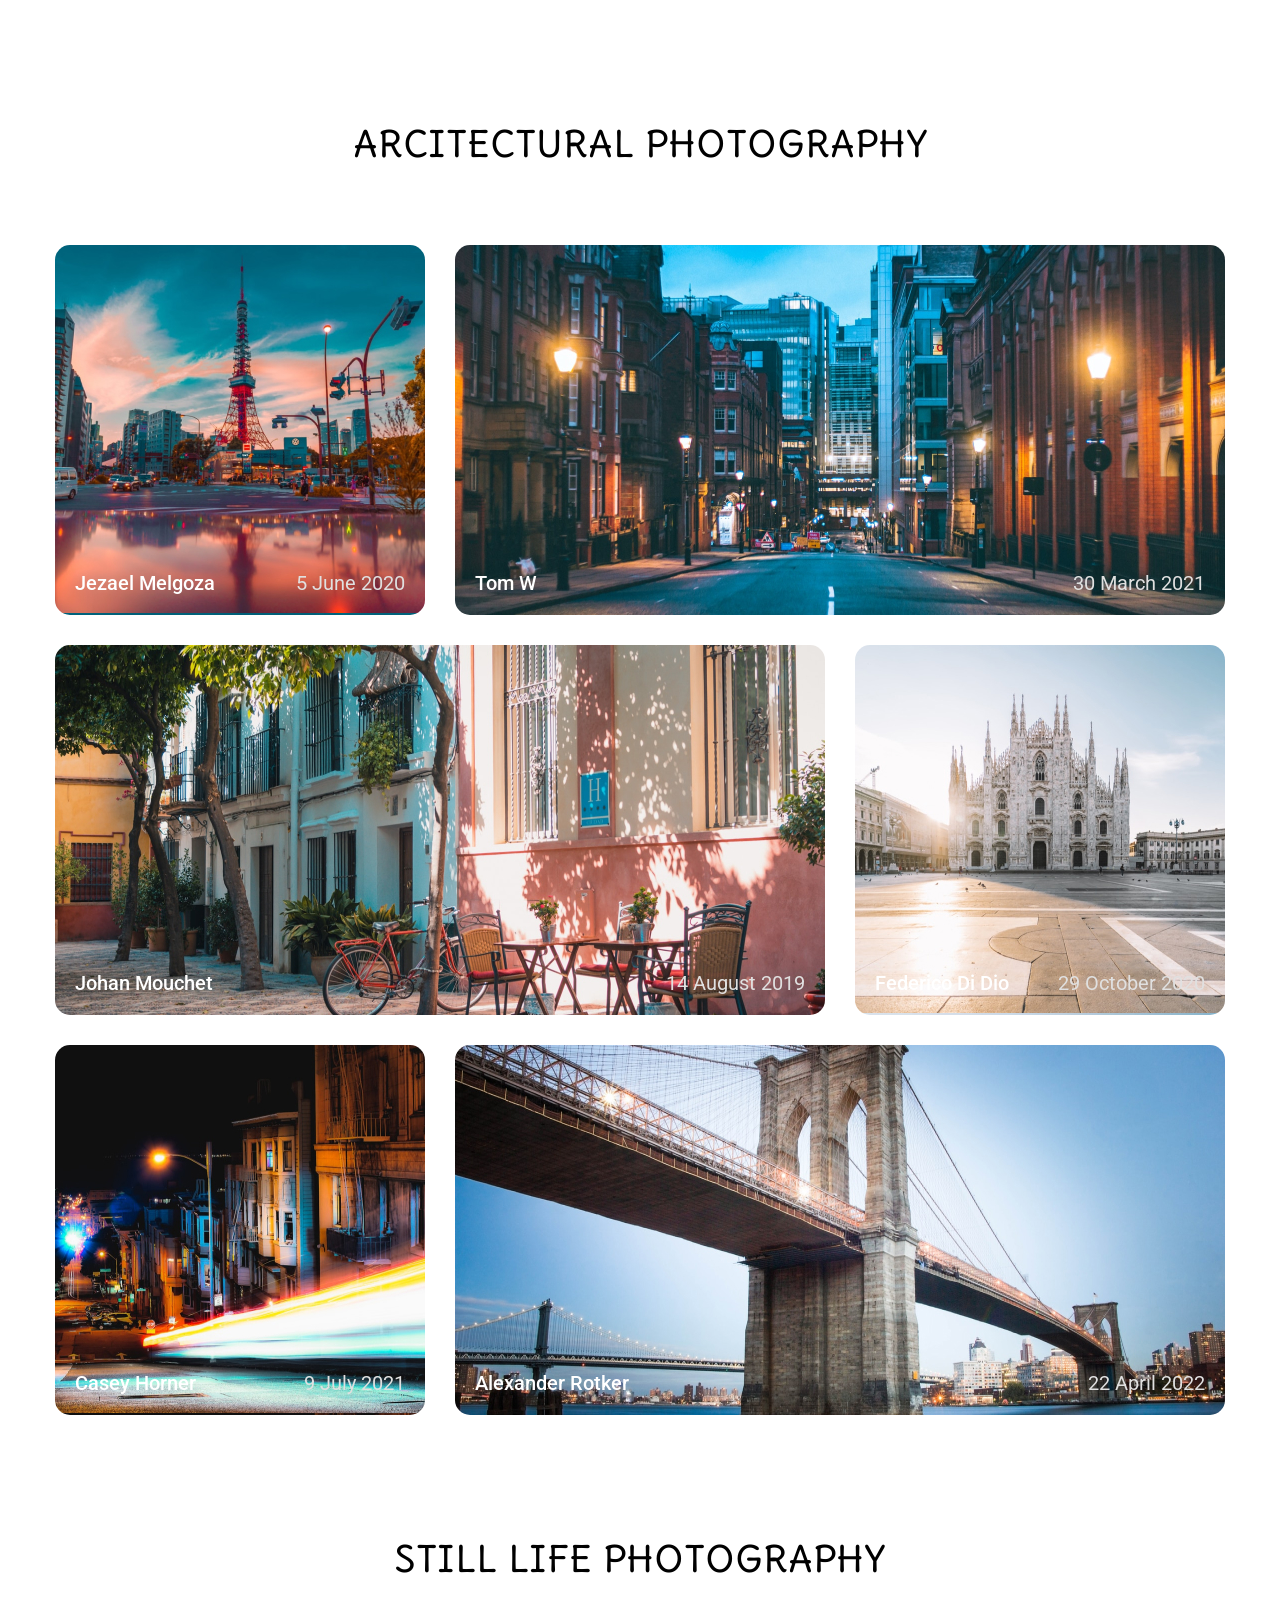
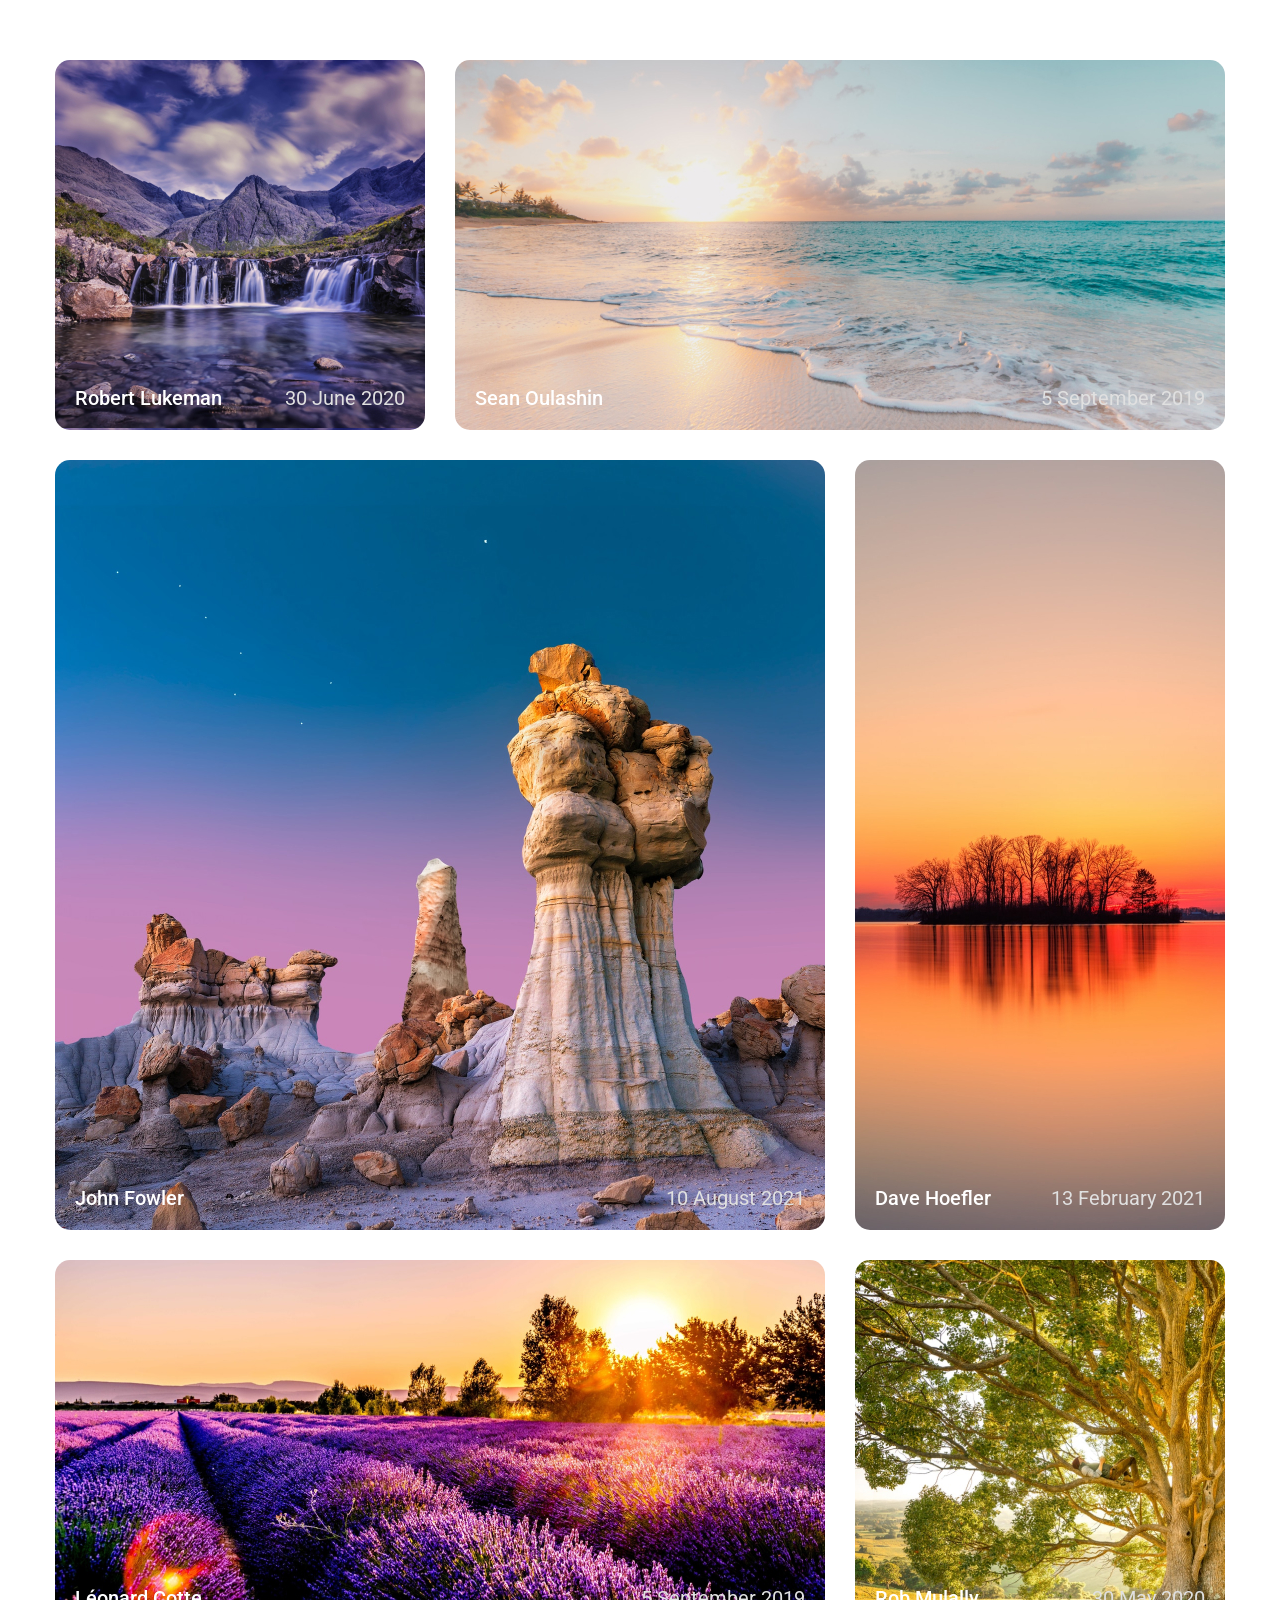
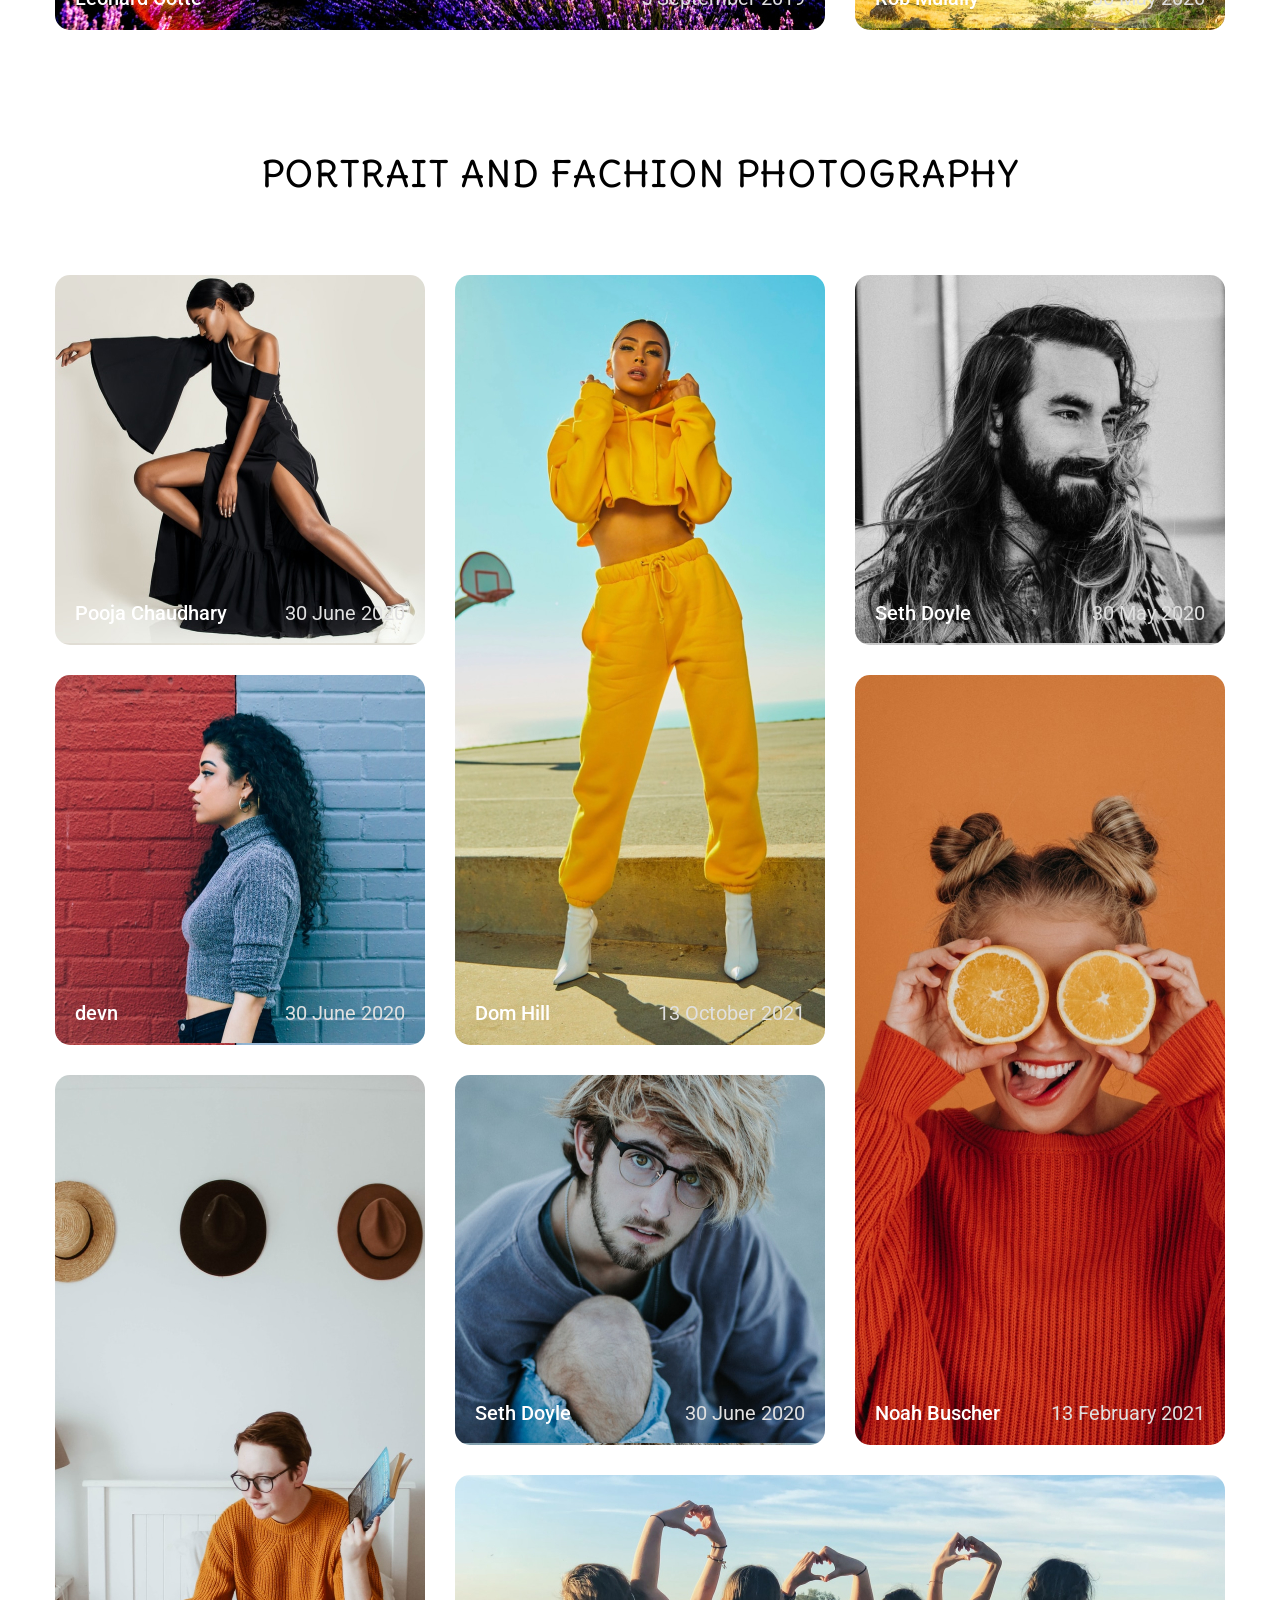
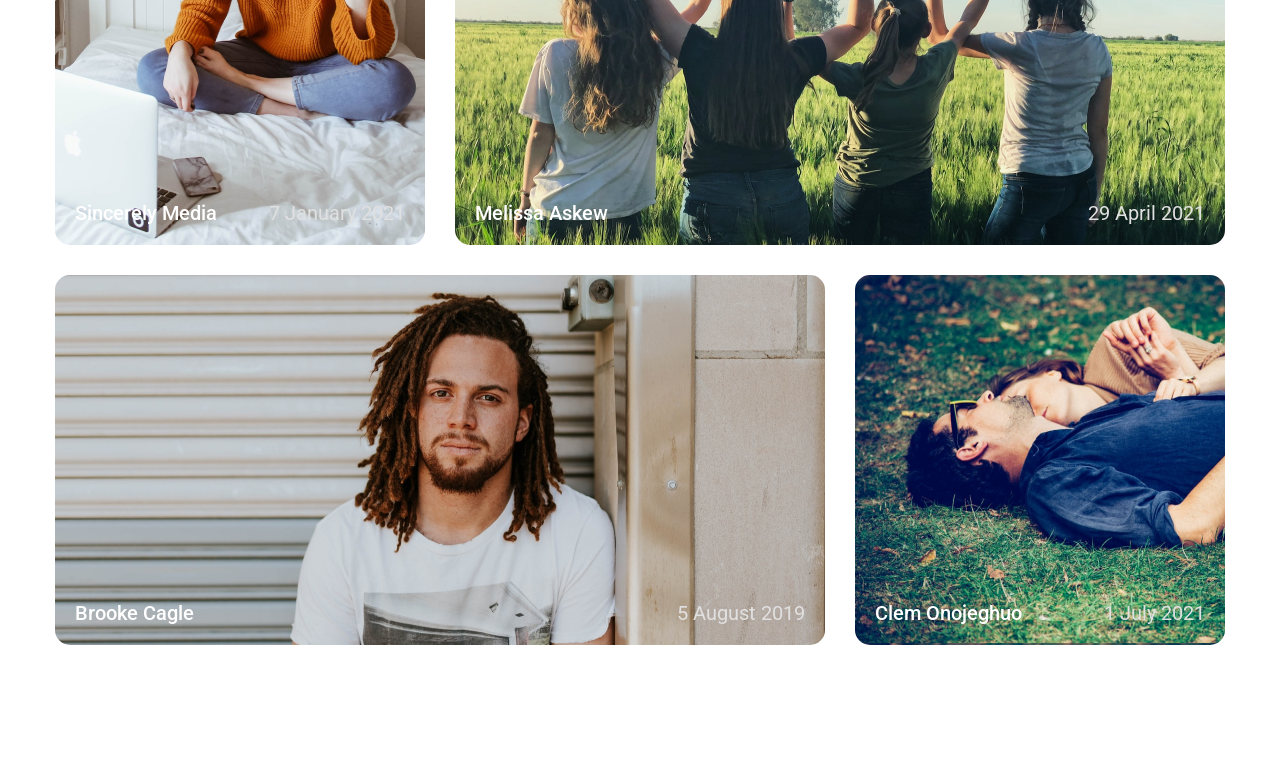
==== lesson12/index.html @ 5ca98787 "added lesson12" ====
<!DOCTYPE html>
<html lang="en">

<head>
  <meta charset="UTF-8">
  <meta http-equiv="X-UA-Compatible" content="IE=edge">
  <meta name="viewport" content="width=device-width, initial-scale=1.0">
  <title>Grid-Layout</title>
  <link rel="stylesheet" type="text/css" href="//fonts.googleapis.com/css?family=Delius+Unicase" />
  <link rel="stylesheet" href="https://fonts.googleapis.com/css?family=Roboto">
  <link rel="stylesheet" href="style.css">
</head>

<body>
  <div class="container">
    <h2>Arcitectural Photography</h2>
    <div class="grid-container first">
      <div class="grid-item first">
        <div class="card-overlay"><img src="assets/images/heart.svg" alt="heart"><img src="assets/images/download.svg"
            alt="heart"></div>
        <div class="card-footer">
          <p class="name">Jezael Melgoza</p>
          <p class="date">5 June 2020</p>
        </div>
      </div>
      <div class="grid-item second">
        <div class="card-overlay"><img src="assets/images/heart.svg" alt="heart"><img src="assets/images/download.svg"
            alt="heart"></div>
        <div class="card-footer">
          <p class="name">Tom W</p>
          <p class="date">30 March 2021</p>
        </div>
      </div>
      <div class="grid-item third">
        <div class="card-overlay"><img src="assets/images/heart.svg" alt="heart"><img src="assets/images/download.svg"
            alt="heart"></div>
        <div class="card-footer">
          <p class="name">Johan Mouchet</p>
          <p class="date">14 August 2019</p>
        </div>
      </div>
      <div class="grid-item fourth">
        <div class="card-overlay"><img src="assets/images/heart.svg" alt="heart"><img src="assets/images/download.svg"
            alt="heart"></div>
        <div class="card-footer">
          <p class="name">Federico Di Dio</p>
          <p class="date">29 October 2020</p>
        </div>
      </div>
      <div class="grid-item fifth">
        <div class="card-overlay"><img src="assets/images/heart.svg" alt="heart"><img src="assets/images/download.svg"
            alt="heart"></div>
        <div class="card-footer">
          <p class="name">Casey Horner</p>
          <p class="date">9 July 2021</p>
        </div>
      </div>
      <div class="grid-item sixth">
        <div class="card-overlay"><img src="assets/images/heart.svg" alt="heart"><img src="assets/images/download.svg"
            alt="heart"></div>
        <div class="card-footer">
          <p class="name">Alexander Rotker</p>
          <p class="date">22 April 2022</p>
        </div>
      </div>
    </div>
    <h2>Still Life Photography</h2>
    <div class="grid-container second">
      <div class="grid-item first">
        <div class="card-overlay"><img src="assets/images/heart.svg" alt="heart"><img src="assets/images/download.svg"
            alt="heart"></div>
        <div class="card-footer">
          <p class="name">Robert Lukeman</p>
          <p class="date">30 June 2020</p>
        </div>
      </div>
      <div class="grid-item second">
        <div class="card-overlay"><img src="assets/images/heart.svg" alt="heart"><img src="assets/images/download.svg"
            alt="heart"></div>
        <div class="card-footer">
          <p class="name">Sean Oulashin</p>
          <p class="date">5 September 2019</p>
        </div>
      </div>
      <div class="grid-item third">
        <div class="card-overlay"><img src="assets/images/heart.svg" alt="heart"><img src="assets/images/download.svg"
            alt="heart"></div>
        <div class="card-footer">
          <p class="name">John Fowler</p>
          <p class="date">10 August 2021</p>
        </div>
      </div>
      <div class="grid-item fourth">
        <div class="card-overlay"><img src="assets/images/heart.svg" alt="heart"><img src="assets/images/download.svg"
            alt="heart"></div>
        <div class="card-footer">
          <p class="name">Dave Hoefler</p>
          <p class="date">13 February 2021</p>
        </div>
      </div>
      <div class="grid-item fifth">
        <div class="card-overlay"><img src="assets/images/heart.svg" alt="heart"><img src="assets/images/download.svg"
            alt="heart"></div>
        <div class="card-footer">
          <p class="name">Léonard Cotte</p>
          <p class="date">5 September 2019</p>
        </div>
      </div>
      <div class="grid-item sixth">
        <div class="card-overlay"><img src="assets/images/heart.svg" alt="heart"><img src="assets/images/download.svg"
            alt="heart"></div>
        <div class="card-footer">
          <p class="name">Rob Mulally</p>
          <p class="date">30 May 2020</p>
        </div>
      </div>
    </div>
    <h2>Portrait and fachion Photography</h2>
    <div class="grid-container third">
      <div class="grid-item first">
        <div class="card-overlay"><img src="assets/images/heart.svg" alt="heart"><img src="assets/images/download.svg"
            alt="heart"></div>
        <div class="card-footer">
          <p class="name">Pooja Chaudhary</p>
          <p class="date">30 June 2020</p>
        </div>
      </div>
      <div class="grid-item second">
        <div class="card-overlay"><img src="assets/images/heart.svg" alt="heart"><img src="assets/images/download.svg"
            alt="heart"></div>
        <div class="card-footer">
          <p class="name">Dom Hill</p>
          <p class="date">13 October 2021</p>
        </div>
      </div>
      <div class="grid-item third">
        <div class="card-overlay"><img src="assets/images/heart.svg" alt="heart"><img src="assets/images/download.svg"
            alt="heart"></div>
        <div class="card-footer">
          <p class="name">Seth Doyle</p>
          <p class="date">30 May 2020</p>
        </div>
      </div>
      <div class="grid-item fourth">
        <div class="card-overlay"><img src="assets/images/heart.svg" alt="heart"><img src="assets/images/download.svg"
            alt="heart"></div>
        <div class="card-footer">
          <p class="name">devn</p>
          <p class="date">30 June 2020</p>
        </div>
      </div>
      <div class="grid-item fifth">
        <div class="card-overlay"><img src="assets/images/heart.svg" alt="heart"><img src="assets/images/download.svg"
            alt="heart"></div>
        <div class="card-footer">
          <p class="name">Noah Buscher</p>
          <p class="date">13 February 2021</p>
        </div>
      </div>
      <div class="grid-item sixth">
        <div class="card-overlay"><img src="assets/images/heart.svg" alt="heart"><img src="assets/images/download.svg"
            alt="heart"></div>
        <div class="card-footer">
          <p class="name">Sincerely Media</p>
          <p class="date">7 January 2021</p>
        </div>
      </div>
      <div class="grid-item seventh">
        <div class="card-overlay"><img src="assets/images/heart.svg" alt="heart"><img src="assets/images/download.svg"
            alt="heart"></div>
        <div class="card-footer">
          <p class="name">Seth Doyle</p>
          <p class="date">30 June 2020</p>
        </div>
      </div>
      <div class="grid-item eighth">
        <div class="card-overlay"><img src="assets/images/heart.svg" alt="heart"><img src="assets/images/download.svg"
            alt="heart"></div>
        <div class="card-footer">
          <p class="name">Melissa Askew</p>
          <p class="date">29 April 2021</p>
        </div>
      </div>
      <div class="grid-item nineth">
        <div class="card-overlay"><img src="assets/images/heart.svg" alt="heart"><img src="assets/images/download.svg"
            alt="heart"></div>
        <div class="card-footer">
          <p class="name">Brooke Cagle</p>
          <p class="date">5 August 2019</p>
        </div>
      </div>
      <div class="grid-item tenth">
        <div class="card-overlay"><img src="assets/images/heart.svg" alt="heart"><img src="assets/images/download.svg"
            alt="heart"></div>
        <div class="card-footer">
          <p class="name">Clem Onojeghuo</p>
          <p class="date">1 July 2021</p>
        </div>
      </div>
    </div>
  </div>
</body>

</html>
---- lesson12/style.css ----
* {
  box-sizing: border-box;
}

h2 {
  text-align: center;
  font-weight: 400;
  font-size: 36px;
  font-family: 'Delius Unicase';
  margin: 120px 0 80px;
  text-transform: uppercase;
}

p {
  font-family: 'Roboto';
  margin: 0;
  padding: 20px;
  font-size: 20px;
  color: white;
}

.container {
  margin: 0 auto;
  padding-bottom: 120px;
  width: 1170px;
}

.grid-container {
  display: grid;
  grid-gap: 30px;
}

.grid-container.first {
  height: 1170px;
  grid-template: repeat(3, 1fr) / repeat(3, 1fr);
  grid-template-areas:
    "grid-item1 grid-item2 grid-item2"
    "grid-item3 grid-item3 grid-item4"
    "grid-item5 grid-item6 grid-item6";
}

.grid-container.second {
  height: 1570px;
  grid-template: repeat(4, 1fr) / repeat(3, 1fr);
  grid-template-areas:
    "grid-item1 grid-item2 grid-item2"
    "grid-item3 grid-item3 grid-item4"
    "grid-item3 grid-item3 grid-item4"
    "grid-item5 grid-item5 grid-item6";
}

.grid-container.third {
  height: 1970px;
  grid-template: repeat(5, 1fr) / repeat(3, 1fr);
  grid-template-areas:
    "grid-item1 grid-item2 grid-item3"
    "grid-item4 grid-item2 grid-item5"
    "grid-item6 grid-item7 grid-item5"
    "grid-item6 grid-item8 grid-item8"
    "grid-item9 grid-item9 grid-item10";
}

.first .grid-item.first {
  background: url(assets/images/image-1.jpg);
  grid-area: grid-item1;
}

.first .grid-item.second {
  background: url(assets/images/image-2.jpg);
  grid-area: grid-item2;
}

.first .grid-item.third {
  background: url(assets/images/image-3.jpg);
  grid-area: grid-item3;
}

.first .grid-item.fourth {
  background: url(assets/images/image-4.jpg);
  grid-area: grid-item4;
}

.first .grid-item.fifth {
  background: url(assets/images/image-5.jpg);
  grid-area: grid-item5;
}

.first .grid-item.sixth {
  background: url(assets/images/image-6.jpg);
  grid-area: grid-item6;
}

.second .grid-item.first {
  background: url(assets/images/image-7.jpg);
  grid-area: grid-item1;
}

.second .grid-item.second {
  background: url(assets/images/image-8.jpg);
  grid-area: grid-item2;
}

.second .grid-item.third {
  background: url(assets/images/image-9.jpg);
  grid-area: grid-item3;
}

.second .grid-item.fourth {
  background: url(assets/images/image-10.jpg);
  grid-area: grid-item4;
}

.second .grid-item.fifth {
  background: url(assets/images/image-11.jpg);
  grid-area: grid-item5;
}

.second .grid-item.sixth {
  background: url(assets/images/image-12.jpg);
  grid-area: grid-item6;
}

.third .grid-item.first {
  background: url(assets/images/image-13.jpg);
  grid-area: grid-item1;
}

.third .grid-item.second {
  background: url(assets/images/image-14.jpg);
  grid-area: grid-item2;
}

.third .grid-item.third {
  background: url(assets/images/image-15.jpg);
  grid-area: grid-item3;
}

.third .grid-item.fourth {
  background: url(assets/images/image-16.jpg);
  grid-area: grid-item4;
}

.third .grid-item.fifth {
  background: url(assets/images/image-17.jpg);
  grid-area: grid-item5;
}

.third .grid-item.sixth {
  background: url(assets/images/image-18.jpg);
  grid-area: grid-item6;
}

.third .grid-item.seventh {
  background: url(assets/images/image-19.jpg);
  grid-area: grid-item7;
}

.third .grid-item.eighth {
  background: url(assets/images/image-20.jpg);
  grid-area: grid-item8;
}

.third .grid-item.nineth {
  background: url(assets/images/image-21.jpg);
  grid-area: grid-item9;
}

.third .grid-item.tenth {
  background: url(assets/images/image-22.jpg);
  grid-area: grid-item10;
}

.grid-container > div {
  display: flex;
  overflow: hidden;
  position: relative;
  border-radius: 15px;
}

.card-overlay {
  position: absolute;
  opacity: 0;
  display: flex;
  justify-content: space-between;
  width: 100%;
  transition: all 0.5s ease-in-out;
}

.grid-item:hover .card-overlay {
  opacity: 1;
}

.card-overlay img {
  margin: 20px;
}

.card-footer {
  width: 100%;
  display: flex;
  align-items: flex-end;
  justify-content: space-between;
}

.name {
  font-weight: 500;
}

.date {
  font-weight: 400;
  color: #e0e0e0;
}
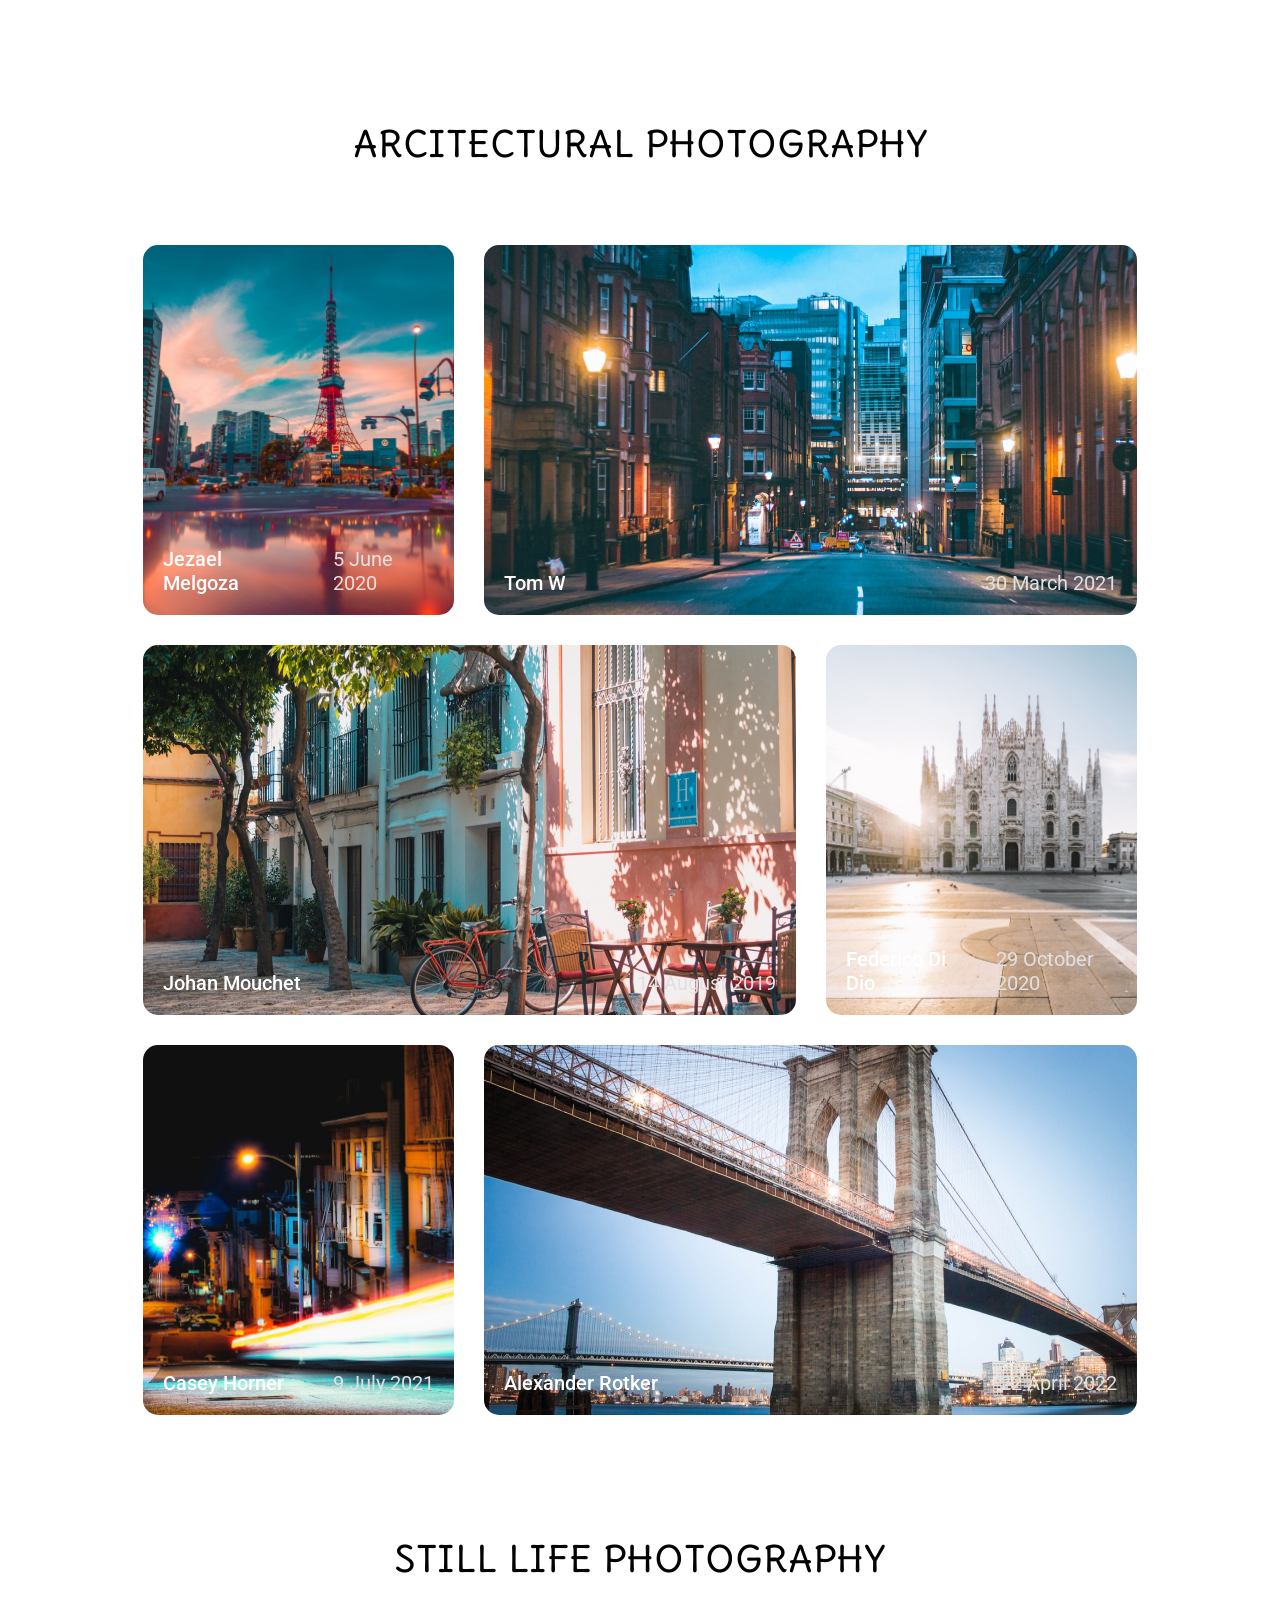
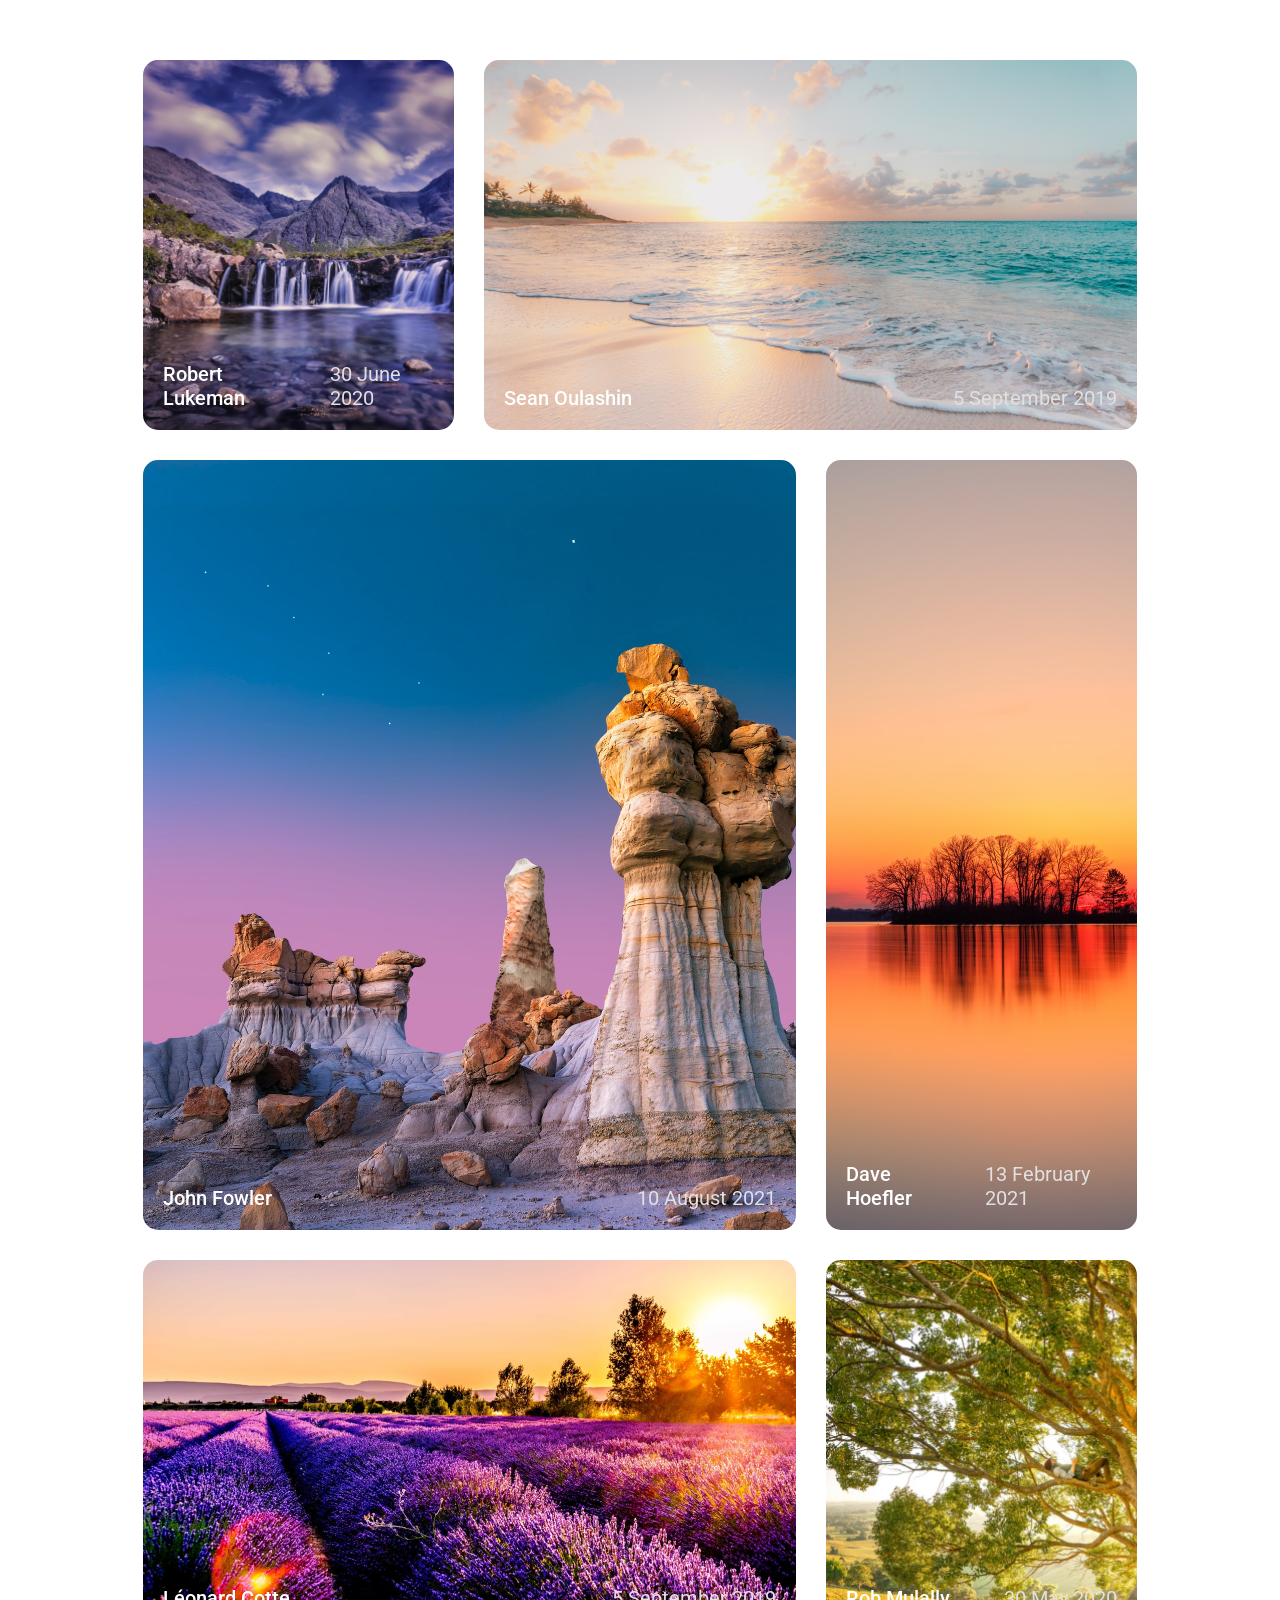
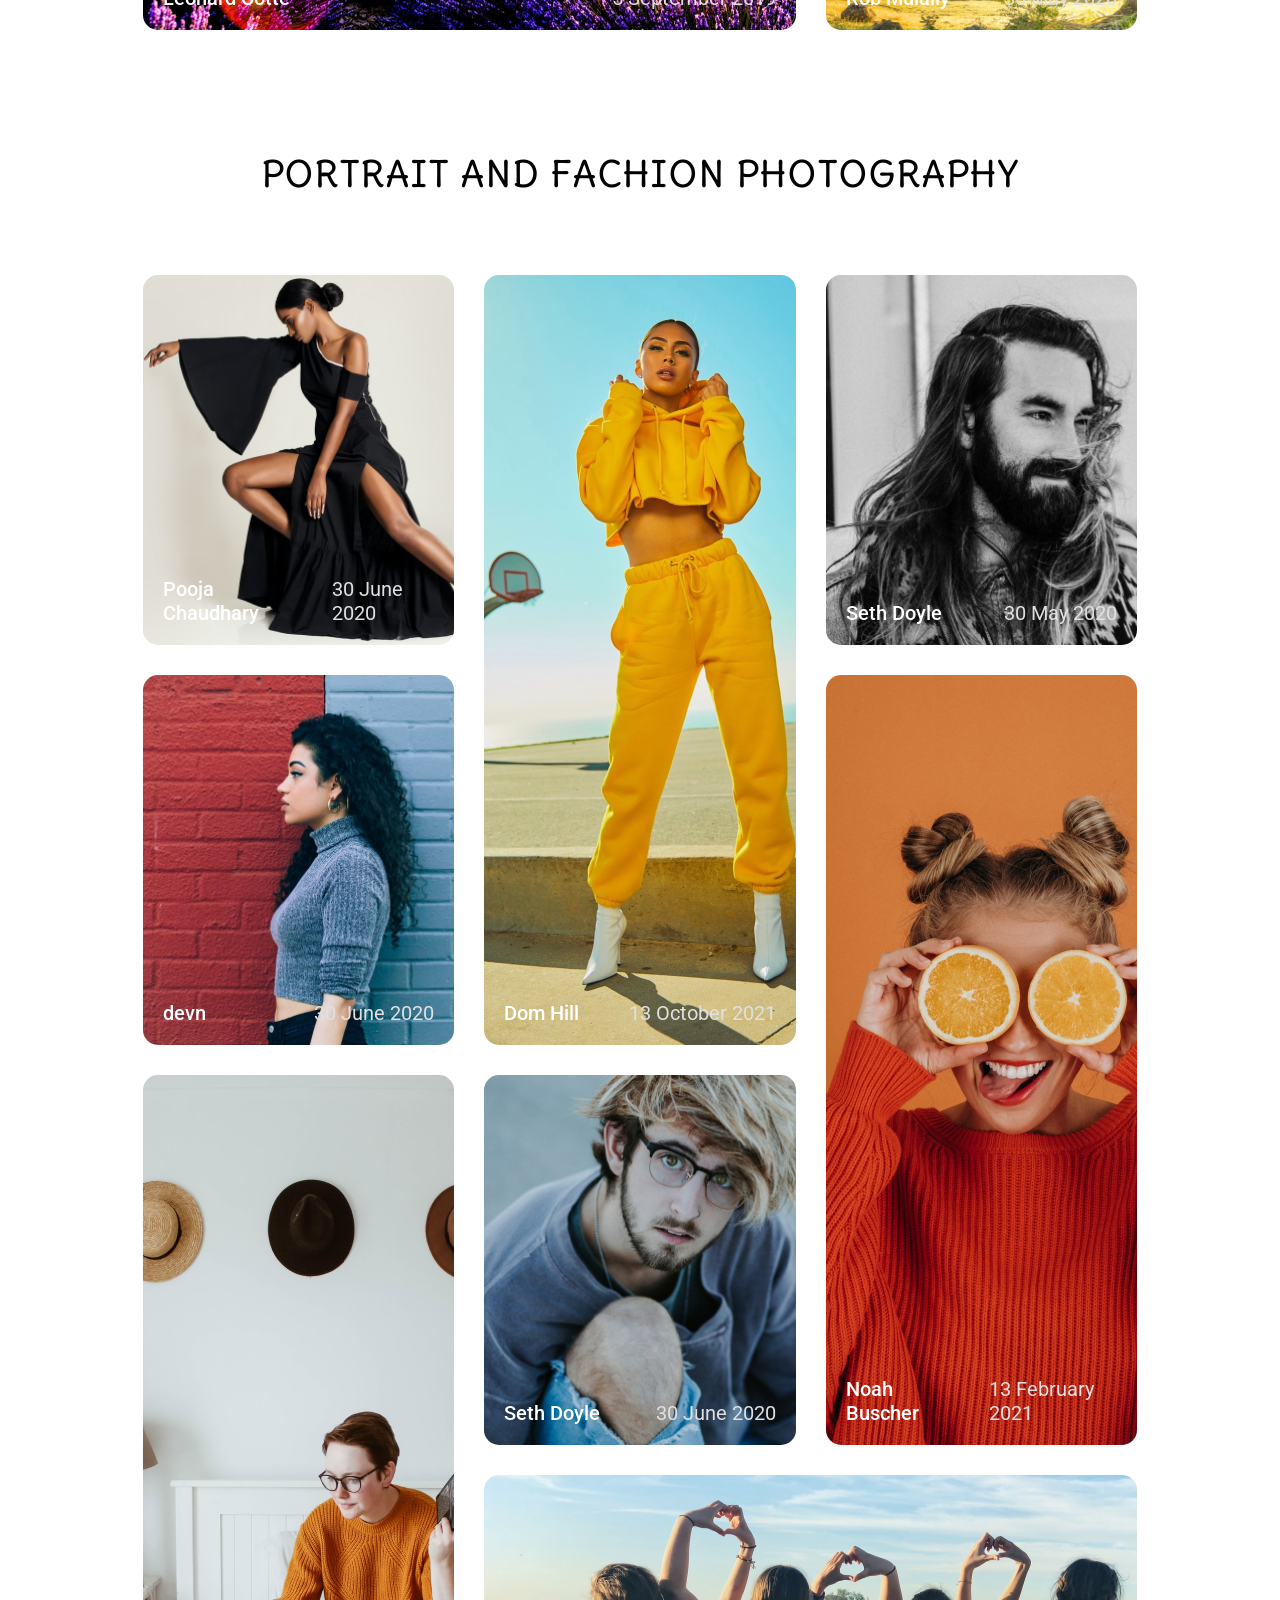
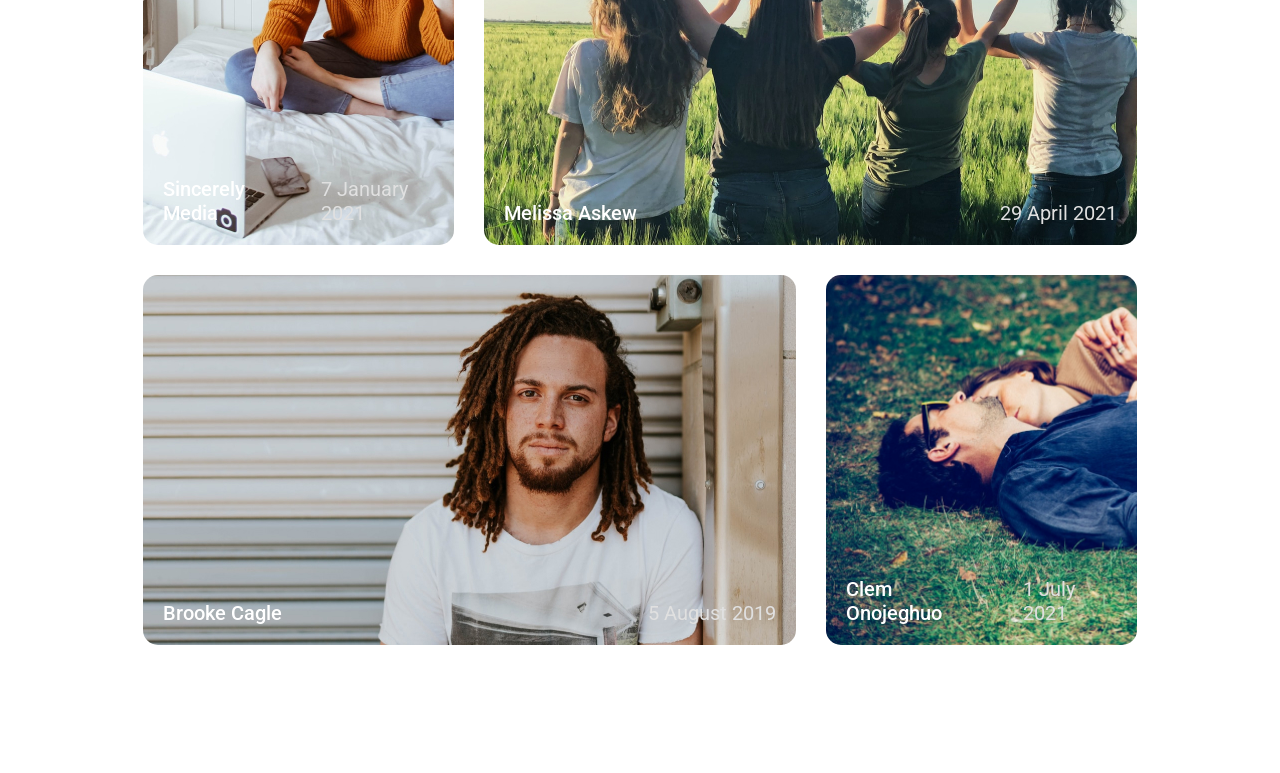
==== commit b6f54e71: "slight changes in lesson12" ====
--- a/lesson12/index.html
+++ b/lesson12/index.html
@@ -6,7 +6,7 @@
   <meta http-equiv="X-UA-Compatible" content="IE=edge">
   <meta name="viewport" content="width=device-width, initial-scale=1.0">
   <title>Grid-Layout</title>
-  <link rel="stylesheet" type="text/css" href="//fonts.googleapis.com/css?family=Delius+Unicase" />
+  <link rel="stylesheet" type="text/css" href="//fonts.googleapis.com/css?family=Delius+Unicase">
   <link rel="stylesheet" href="https://fonts.googleapis.com/css?family=Roboto">
   <link rel="stylesheet" href="style.css">
 </head>
--- a/lesson12/style.css
+++ b/lesson12/style.css
@@ -1,4 +1,3 @@
-
 * {
   box-sizing: border-box;
 }
@@ -7,13 +6,13 @@
   text-align: center;
   font-weight: 400;
   font-size: 36px;
-  font-family: 'Delius Unicase';
+  font-family: "Delius Unicase";
   margin: 120px 0 80px;
   text-transform: uppercase;
 }
 
 p {
-  font-family: 'Roboto';
+  font-family: "Roboto";
   margin: 0;
   padding: 20px;
   font-size: 20px;
@@ -22,8 +21,7 @@
 
 .container {
   margin: 0 auto;
-  padding-bottom: 120px;
-  width: 1170px;
+  padding: 0 135px 120px;
 }
 
 .grid-container {
@@ -61,6 +59,11 @@
     "grid-item9 grid-item9 grid-item10";
 }
 
+body .container .grid-container .grid-item {
+  background-repeat: no-repeat;
+  background-size: cover;
+}
+
 .first .grid-item.first {
   background: url(assets/images/image-1.jpg);
   grid-area: grid-item1;
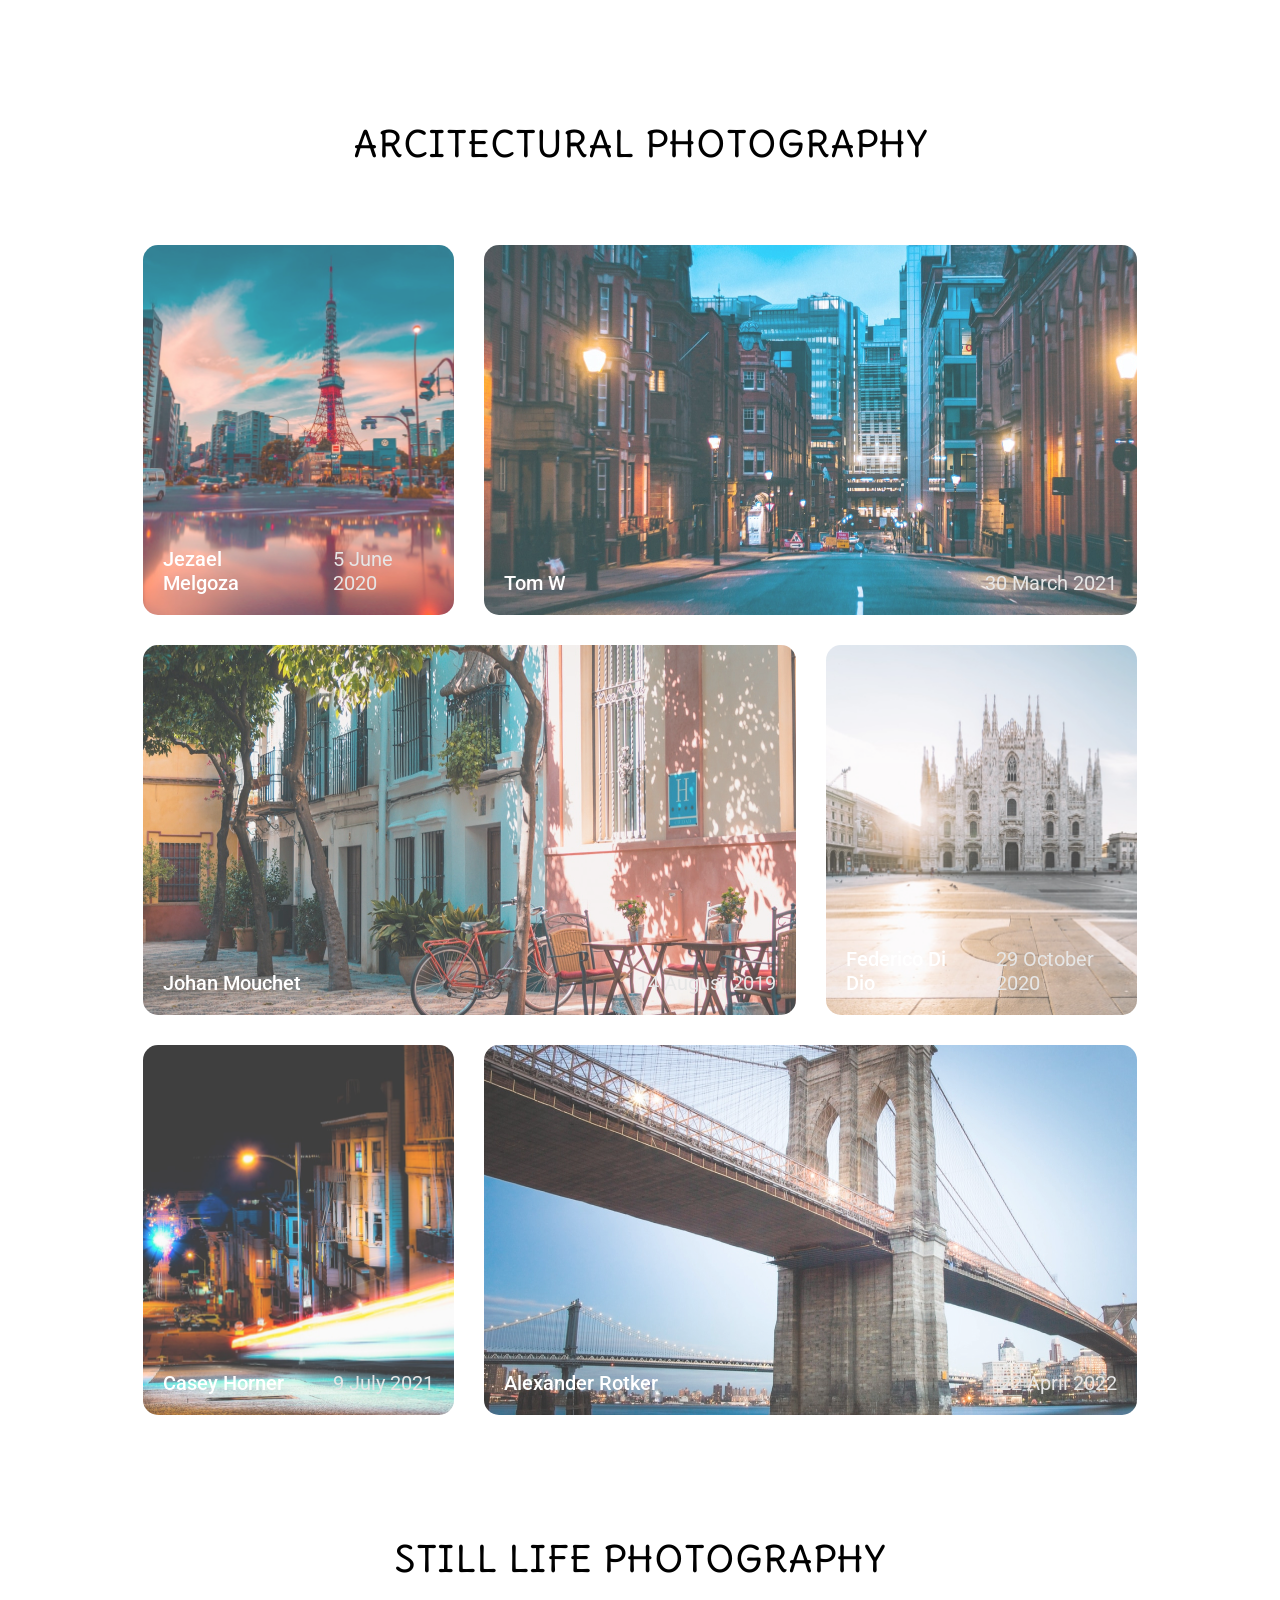
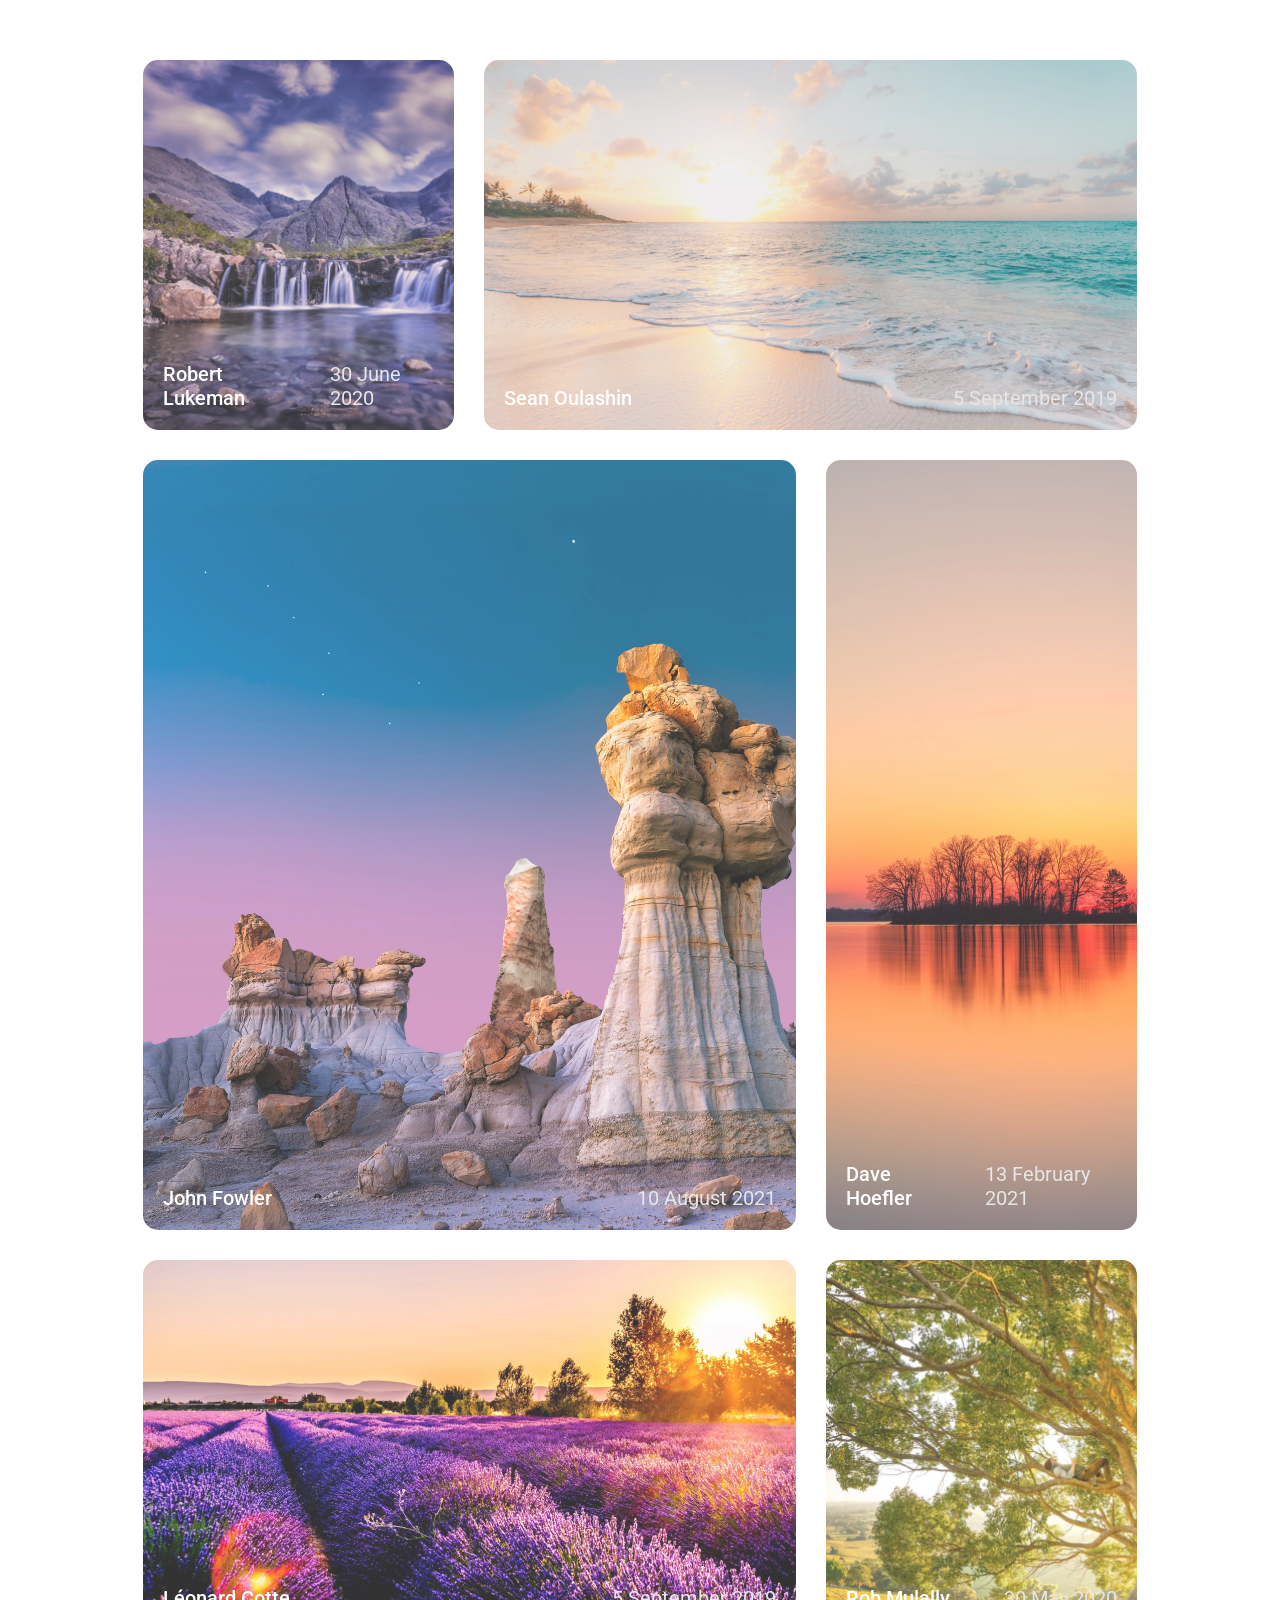
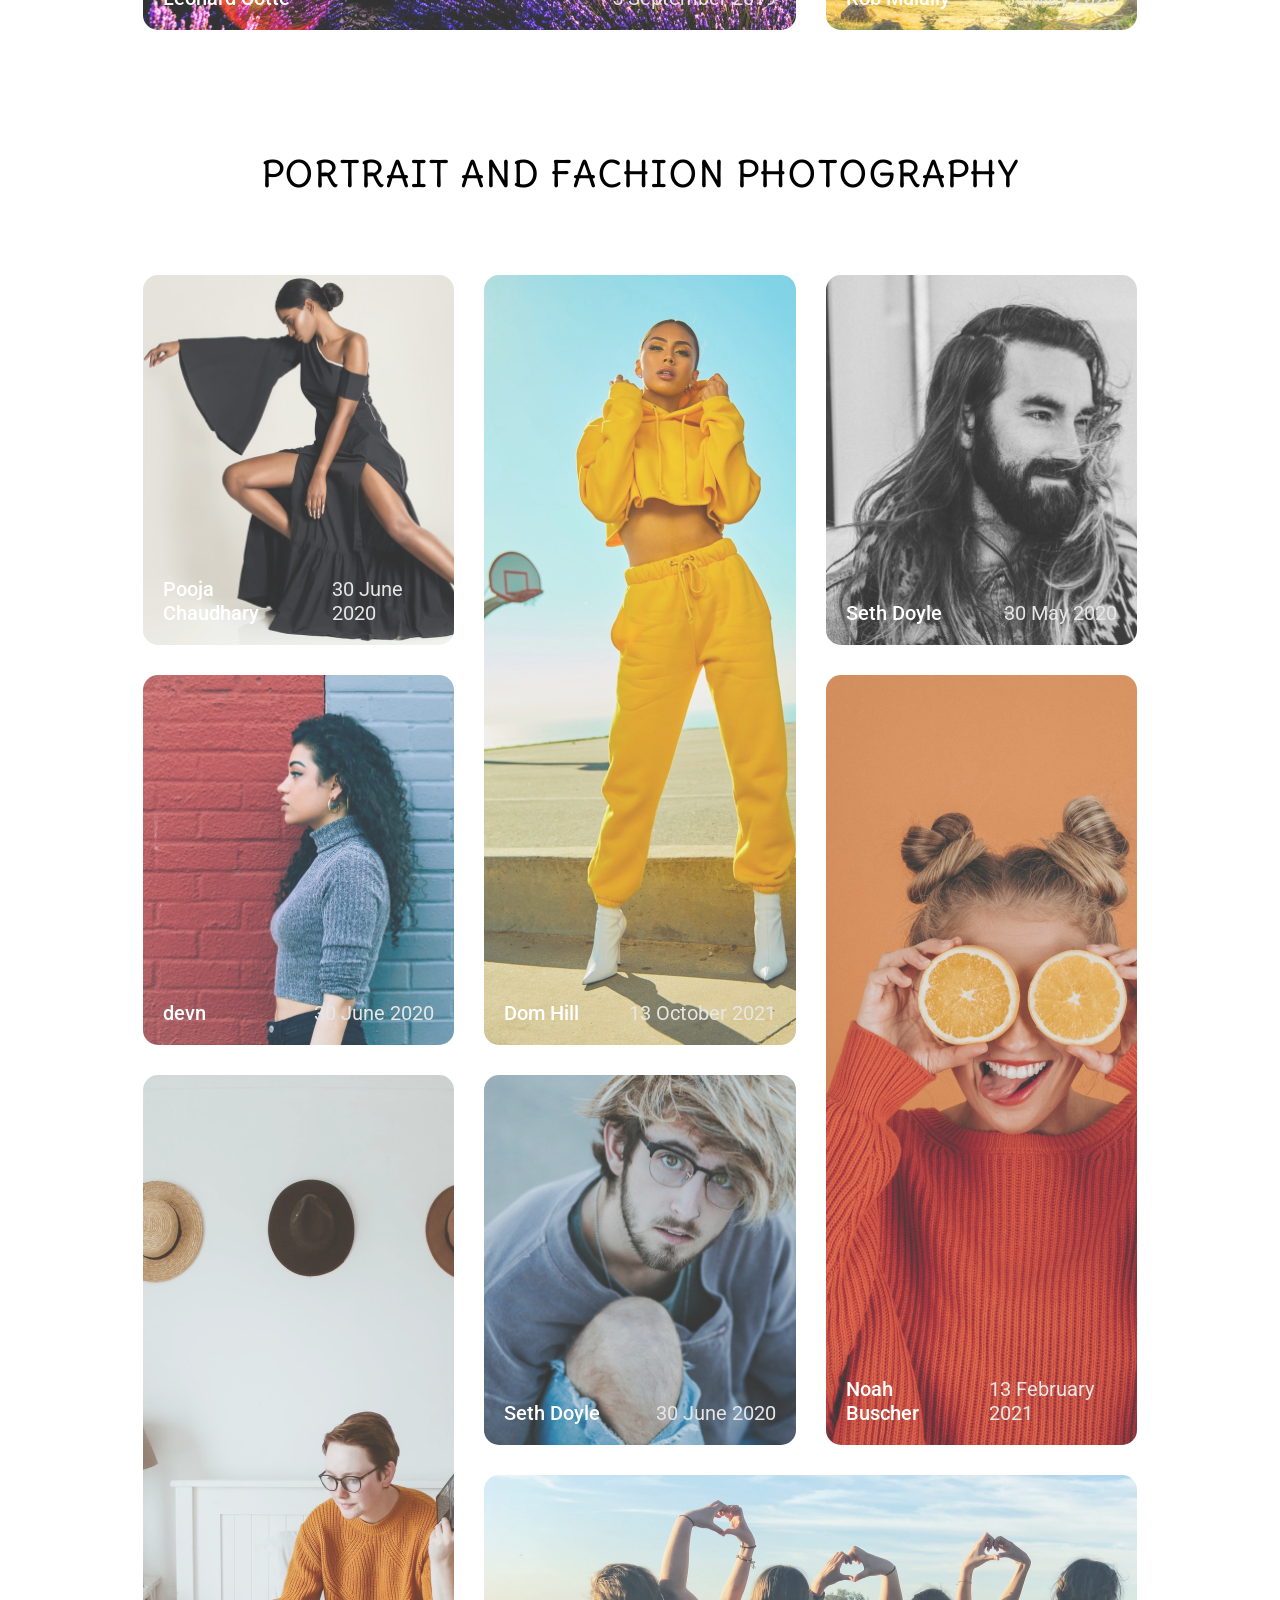
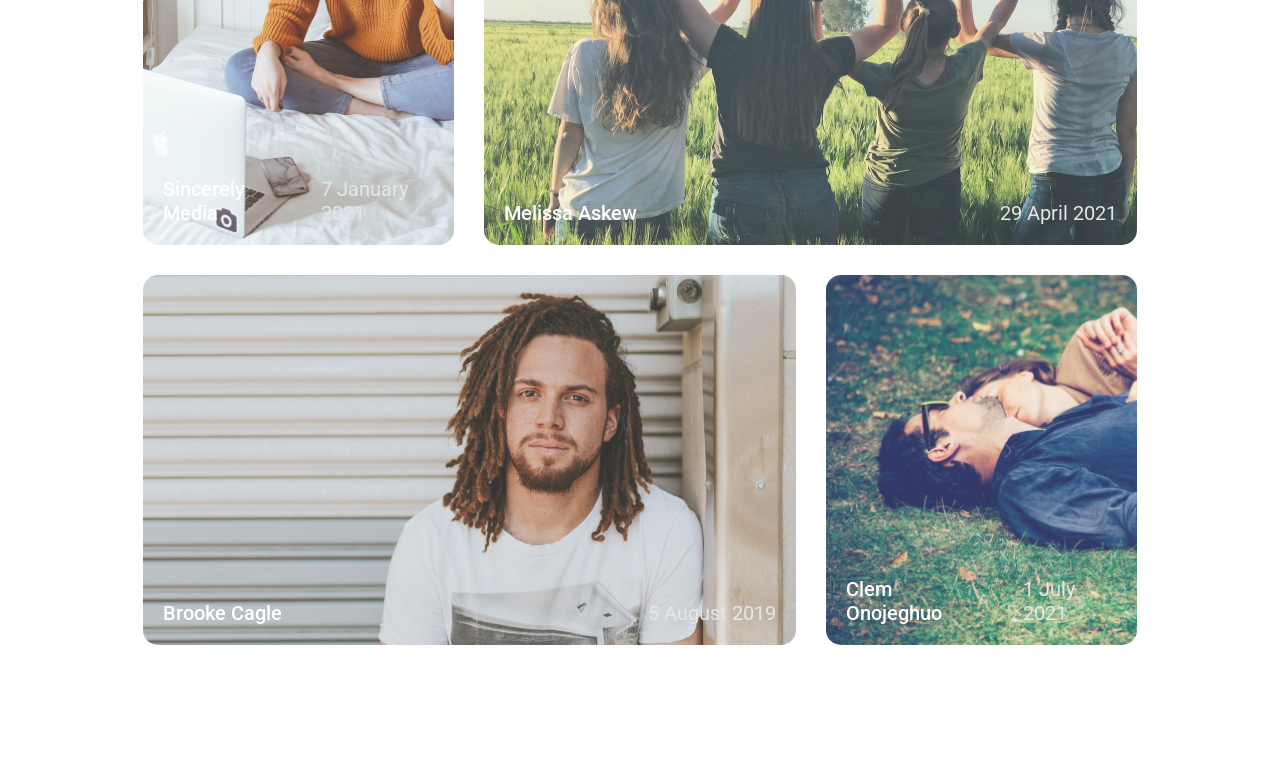
==== commit 1a60d9ff: "added opacity and links in lesson12" ====
--- a/lesson12/index.html
+++ b/lesson12/index.html
@@ -16,48 +16,48 @@
     <h2>Arcitectural Photography</h2>
     <div class="grid-container first">
       <div class="grid-item first">
-        <div class="card-overlay"><img src="assets/images/heart.svg" alt="heart"><img src="assets/images/download.svg"
-            alt="heart"></div>
+        <div class="card-overlay"><a href="#"><img src="assets/images/heart.svg" alt="heart"></a><a href="#"><img
+              src="assets/images/download.svg" alt="heart"></a></div>
         <div class="card-footer">
           <p class="name">Jezael Melgoza</p>
           <p class="date">5 June 2020</p>
         </div>
       </div>
       <div class="grid-item second">
-        <div class="card-overlay"><img src="assets/images/heart.svg" alt="heart"><img src="assets/images/download.svg"
-            alt="heart"></div>
+        <div class="card-overlay"><a href="#"><img src="assets/images/heart.svg" alt="heart"></a><a href="#"><img
+              src="assets/images/download.svg" alt="heart"></a></div>
         <div class="card-footer">
           <p class="name">Tom W</p>
           <p class="date">30 March 2021</p>
         </div>
       </div>
       <div class="grid-item third">
-        <div class="card-overlay"><img src="assets/images/heart.svg" alt="heart"><img src="assets/images/download.svg"
-            alt="heart"></div>
+        <div class="card-overlay"><a href="#"><img src="assets/images/heart.svg" alt="heart"></a><a href="#"><img
+              src="assets/images/download.svg" alt="heart"></a></div>
         <div class="card-footer">
           <p class="name">Johan Mouchet</p>
           <p class="date">14 August 2019</p>
         </div>
       </div>
       <div class="grid-item fourth">
-        <div class="card-overlay"><img src="assets/images/heart.svg" alt="heart"><img src="assets/images/download.svg"
-            alt="heart"></div>
+        <div class="card-overlay"><a href="#"><img src="assets/images/heart.svg" alt="heart"></a><a href="#"><img
+              src="assets/images/download.svg" alt="heart"></a></div>
         <div class="card-footer">
           <p class="name">Federico Di Dio</p>
           <p class="date">29 October 2020</p>
         </div>
       </div>
       <div class="grid-item fifth">
-        <div class="card-overlay"><img src="assets/images/heart.svg" alt="heart"><img src="assets/images/download.svg"
-            alt="heart"></div>
+        <div class="card-overlay"><a href="#"><img src="assets/images/heart.svg" alt="heart"></a><a href="#"><img
+              src="assets/images/download.svg" alt="heart"></a></div>
         <div class="card-footer">
           <p class="name">Casey Horner</p>
           <p class="date">9 July 2021</p>
         </div>
       </div>
       <div class="grid-item sixth">
-        <div class="card-overlay"><img src="assets/images/heart.svg" alt="heart"><img src="assets/images/download.svg"
-            alt="heart"></div>
+        <div class="card-overlay"><a href="#"><img src="assets/images/heart.svg" alt="heart"></a><a href="#"><img
+              src="assets/images/download.svg" alt="heart"></a></div>
         <div class="card-footer">
           <p class="name">Alexander Rotker</p>
           <p class="date">22 April 2022</p>
@@ -67,48 +67,48 @@
     <h2>Still Life Photography</h2>
     <div class="grid-container second">
       <div class="grid-item first">
-        <div class="card-overlay"><img src="assets/images/heart.svg" alt="heart"><img src="assets/images/download.svg"
-            alt="heart"></div>
+        <div class="card-overlay"><a href="#"><img src="assets/images/heart.svg" alt="heart"></a><a href="#"><img
+              src="assets/images/download.svg" alt="heart"></a></div>
         <div class="card-footer">
           <p class="name">Robert Lukeman</p>
           <p class="date">30 June 2020</p>
         </div>
       </div>
       <div class="grid-item second">
-        <div class="card-overlay"><img src="assets/images/heart.svg" alt="heart"><img src="assets/images/download.svg"
-            alt="heart"></div>
+        <div class="card-overlay"><a href="#"><img src="assets/images/heart.svg" alt="heart"></a><a href="#"><img
+              src="assets/images/download.svg" alt="heart"></a></div>
         <div class="card-footer">
           <p class="name">Sean Oulashin</p>
           <p class="date">5 September 2019</p>
         </div>
       </div>
       <div class="grid-item third">
-        <div class="card-overlay"><img src="assets/images/heart.svg" alt="heart"><img src="assets/images/download.svg"
-            alt="heart"></div>
+        <div class="card-overlay"><a href="#"><img src="assets/images/heart.svg" alt="heart"></a><a href="#"><img
+              src="assets/images/download.svg" alt="heart"></a></div>
         <div class="card-footer">
           <p class="name">John Fowler</p>
           <p class="date">10 August 2021</p>
         </div>
       </div>
       <div class="grid-item fourth">
-        <div class="card-overlay"><img src="assets/images/heart.svg" alt="heart"><img src="assets/images/download.svg"
-            alt="heart"></div>
+        <div class="card-overlay"><a href="#"><img src="assets/images/heart.svg" alt="heart"></a><a href="#"><img
+              src="assets/images/download.svg" alt="heart"></a></div>
         <div class="card-footer">
           <p class="name">Dave Hoefler</p>
           <p class="date">13 February 2021</p>
         </div>
       </div>
       <div class="grid-item fifth">
-        <div class="card-overlay"><img src="assets/images/heart.svg" alt="heart"><img src="assets/images/download.svg"
-            alt="heart"></div>
+        <div class="card-overlay"><a href="#"><img src="assets/images/heart.svg" alt="heart"></a><a href="#"><img
+              src="assets/images/download.svg" alt="heart"></a></div>
         <div class="card-footer">
           <p class="name">Léonard Cotte</p>
           <p class="date">5 September 2019</p>
         </div>
       </div>
       <div class="grid-item sixth">
-        <div class="card-overlay"><img src="assets/images/heart.svg" alt="heart"><img src="assets/images/download.svg"
-            alt="heart"></div>
+        <div class="card-overlay"><a href="#"><img src="assets/images/heart.svg" alt="heart"></a><a href="#"><img
+              src="assets/images/download.svg" alt="heart"></a></div>
         <div class="card-footer">
           <p class="name">Rob Mulally</p>
           <p class="date">30 May 2020</p>
@@ -118,80 +118,80 @@
     <h2>Portrait and fachion Photography</h2>
     <div class="grid-container third">
       <div class="grid-item first">
-        <div class="card-overlay"><img src="assets/images/heart.svg" alt="heart"><img src="assets/images/download.svg"
-            alt="heart"></div>
+        <div class="card-overlay"><a href="#"><img src="assets/images/heart.svg" alt="heart"></a><a href="#"><img
+              src="assets/images/download.svg" alt="heart"></a></div>
         <div class="card-footer">
           <p class="name">Pooja Chaudhary</p>
           <p class="date">30 June 2020</p>
         </div>
       </div>
       <div class="grid-item second">
-        <div class="card-overlay"><img src="assets/images/heart.svg" alt="heart"><img src="assets/images/download.svg"
-            alt="heart"></div>
+        <div class="card-overlay"><a href="#"><img src="assets/images/heart.svg" alt="heart"></a><a href="#"><img
+              src="assets/images/download.svg" alt="heart"></a></div>
         <div class="card-footer">
           <p class="name">Dom Hill</p>
           <p class="date">13 October 2021</p>
         </div>
       </div>
       <div class="grid-item third">
-        <div class="card-overlay"><img src="assets/images/heart.svg" alt="heart"><img src="assets/images/download.svg"
-            alt="heart"></div>
+        <div class="card-overlay"><a href="#"><img src="assets/images/heart.svg" alt="heart"></a><a href="#"><img
+              src="assets/images/download.svg" alt="heart"></a></div>
         <div class="card-footer">
           <p class="name">Seth Doyle</p>
           <p class="date">30 May 2020</p>
         </div>
       </div>
       <div class="grid-item fourth">
-        <div class="card-overlay"><img src="assets/images/heart.svg" alt="heart"><img src="assets/images/download.svg"
-            alt="heart"></div>
+        <div class="card-overlay"><a href="#"><img src="assets/images/heart.svg" alt="heart"></a><a href="#"><img
+              src="assets/images/download.svg" alt="heart"></a></div>
         <div class="card-footer">
           <p class="name">devn</p>
           <p class="date">30 June 2020</p>
         </div>
       </div>
       <div class="grid-item fifth">
-        <div class="card-overlay"><img src="assets/images/heart.svg" alt="heart"><img src="assets/images/download.svg"
-            alt="heart"></div>
+        <div class="card-overlay"><a href="#"><img src="assets/images/heart.svg" alt="heart"></a><a href="#"><img
+              src="assets/images/download.svg" alt="heart"></a></div>
         <div class="card-footer">
           <p class="name">Noah Buscher</p>
           <p class="date">13 February 2021</p>
         </div>
       </div>
       <div class="grid-item sixth">
-        <div class="card-overlay"><img src="assets/images/heart.svg" alt="heart"><img src="assets/images/download.svg"
-            alt="heart"></div>
+        <div class="card-overlay"><a href="#"><img src="assets/images/heart.svg" alt="heart"></a><a href="#"><img
+              src="assets/images/download.svg" alt="heart"></a></div>
         <div class="card-footer">
           <p class="name">Sincerely Media</p>
           <p class="date">7 January 2021</p>
         </div>
       </div>
       <div class="grid-item seventh">
-        <div class="card-overlay"><img src="assets/images/heart.svg" alt="heart"><img src="assets/images/download.svg"
-            alt="heart"></div>
+        <div class="card-overlay"><a href="#"><img src="assets/images/heart.svg" alt="heart"></a><a href="#"><img
+              src="assets/images/download.svg" alt="heart"></a></div>
         <div class="card-footer">
           <p class="name">Seth Doyle</p>
           <p class="date">30 June 2020</p>
         </div>
       </div>
       <div class="grid-item eighth">
-        <div class="card-overlay"><img src="assets/images/heart.svg" alt="heart"><img src="assets/images/download.svg"
-            alt="heart"></div>
+        <div class="card-overlay"><a href="#"><img src="assets/images/heart.svg" alt="heart"></a><a href="#"><img
+              src="assets/images/download.svg" alt="heart"></a></div>
         <div class="card-footer">
           <p class="name">Melissa Askew</p>
           <p class="date">29 April 2021</p>
         </div>
       </div>
       <div class="grid-item nineth">
-        <div class="card-overlay"><img src="assets/images/heart.svg" alt="heart"><img src="assets/images/download.svg"
-            alt="heart"></div>
+        <div class="card-overlay"><a href="#"><img src="assets/images/heart.svg" alt="heart"></a><a href="#"><img
+              src="assets/images/download.svg" alt="heart"></a></div>
         <div class="card-footer">
           <p class="name">Brooke Cagle</p>
           <p class="date">5 August 2019</p>
         </div>
       </div>
       <div class="grid-item tenth">
-        <div class="card-overlay"><img src="assets/images/heart.svg" alt="heart"><img src="assets/images/download.svg"
-            alt="heart"></div>
+        <div class="card-overlay"><a href="#"><img src="assets/images/heart.svg" alt="heart"></a><a href="#"><img
+              src="assets/images/download.svg" alt="heart"></a></div>
         <div class="card-footer">
           <p class="name">Clem Onojeghuo</p>
           <p class="date">1 July 2021</p>
--- a/lesson12/style.css
+++ b/lesson12/style.css
@@ -190,6 +190,14 @@
   transition: all 0.5s ease-in-out;
 }
 
+.grid-item {
+  opacity: 0.8;
+}
+
+.grid-item:hover {
+  opacity: 1;
+}
+
 .grid-item:hover .card-overlay {
   opacity: 1;
 }
